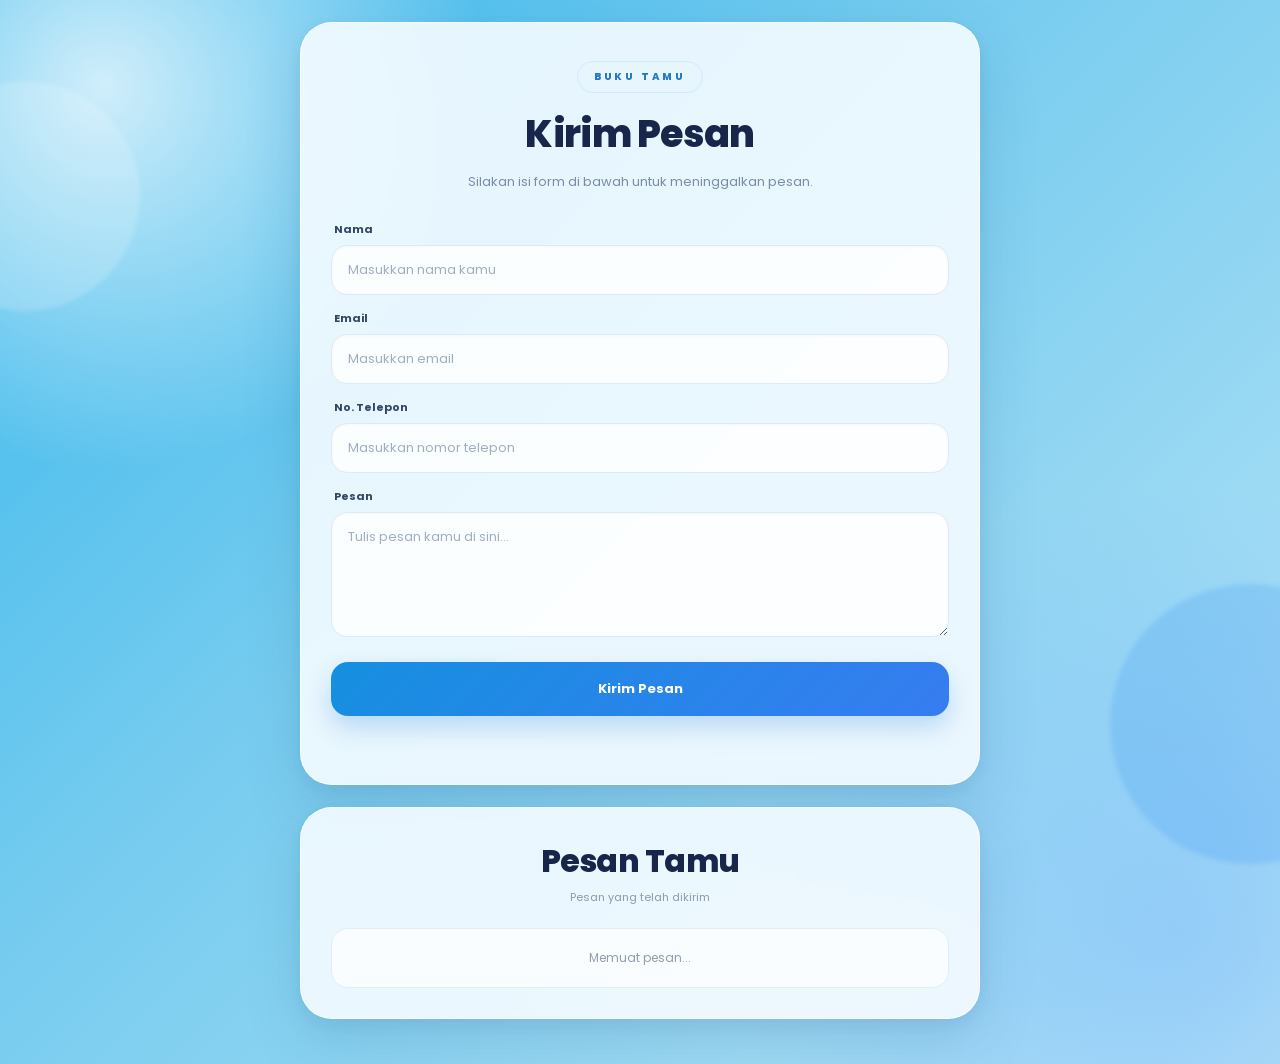
==== tamu.html @ f0e0ead6 "Add files via upload" ====
<!DOCTYPE html>
<html lang="id">
<head>
    <meta charset="UTF-8">
    <meta name="viewport" content="width=device-width, initial-scale=1.0">
    <meta name="description" content="Buku tamu dan pesan pengunjung">
    <title>Buku Tamu</title>

    <link rel="stylesheet" href="style.css">

    <style>

        @import url('https://fonts.googleapis.com/css2?family=Poppins:wght@400;500;600;700;800&display=swap');

        * {
            box-sizing: border-box;
        }

        html {
            scroll-behavior: smooth;
        }

        body {
            margin: 0;
            min-height: 100vh;
            font-family: 'Poppins', sans-serif;
            background:
                radial-gradient(circle at 8% 8%, rgba(255,255,255,.75), transparent 25%),
                radial-gradient(circle at 92% 88%, rgba(64,145,255,.25), transparent 30%),
                linear-gradient(135deg, #38b8ed 0%, #77ccef 42%, #b9e4f7 100%);
            color: #17264a;
            padding: 22px 14px 45px;
        }

        body::before,
        body::after {
            content: "";
            position: fixed;
            z-index: -1;
            border-radius: 50%;
            filter: blur(2px);
            pointer-events: none;
        }

        body::before {
            width: 230px;
            height: 230px;
            top: 9%;
            left: -90px;
            background: rgba(255,255,255,.18);
        }

        body::after {
            width: 280px;
            height: 280px;
            right: -110px;
            bottom: 4%;
            background: rgba(30,130,240,.16);
        }

        .guest-page {
            width: min(100%, 680px);
            margin: auto;
        }

        .guest-card,
        .guest-messages-section {
            width: 100%;
            background: rgba(244,251,255,.91);
            border: 1px solid rgba(255,255,255,.9);
            box-shadow:
                0 22px 55px rgba(31,93,145,.18),
                0 5px 18px rgba(31,93,145,.08);
            backdrop-filter: blur(12px);
            -webkit-backdrop-filter: blur(12px);
        }

        /* FORM KIRIM PESAN */

        .guest-card {
            padding: 38px 30px 34px;
            border-radius: 32px;
            transform: translateY(0);
            transition: .3s ease;
        }

        .guest-card:hover {
            transform: translateY(-3px);
            box-shadow:
                0 28px 65px rgba(31,93,145,.22),
                0 6px 20px rgba(31,93,145,.1);
        }

        .guest-head {
            text-align: center;
            margin-bottom: 28px;
        }

        .guest-head .welcome {
            display: inline-block;
            padding: 7px 16px;
            margin-bottom: 12px;
            border-radius: 50px;
            background: #e7f5fd;
            border: 1px solid #d0ebf9;
            color: #247ac5;
            font-size: 10px;
            font-weight: 800;
            letter-spacing: 2.8px;
        }

        .guest-head h1 {
            margin: 0;
            color: #17264a;
            font-size: clamp(27px, 7vw, 38px);
            font-weight: 800;
            letter-spacing: -.7px;
        }

        .guest-head p {
            margin: 9px auto 0;
            max-width: 500px;
            color: #7b8da5;
            font-size: 13px;
            line-height: 1.7;
        }

        .guest-form {
            display: grid;
            gap: 15px;
        }

        .guest-field label {
            display: block;
            margin: 0 0 7px 3px;
            color: #344765;
            font-size: 11px;
            font-weight: 700;
        }

        .guest-field input,
        .guest-field textarea {
            width: 100%;
            border: 1px solid #dbeaf3;
            border-radius: 16px;
            outline: none;
            padding: 14px 16px;
            background: rgba(255,255,255,.86);
            color: #263957;
            font-family: inherit;
            font-size: 13px;
            box-shadow: inset 0 1px 3px rgba(45,93,130,.04);
            transition: .25s ease;
        }

        .guest-field textarea {
            min-height: 125px;
            resize: vertical;
        }

        .guest-field input::placeholder,
        .guest-field textarea::placeholder {
            color: #a0afbf;
        }

        .guest-field input:focus,
        .guest-field textarea:focus {
            border-color: #5bb9ef;
            background: #fff;
            box-shadow:
                0 0 0 3px rgba(65,169,232,.12),
                0 9px 24px rgba(54,127,175,.08);
        }

        .guest-submit {
            width: 100%;
            min-height: 54px;
            margin-top: 3px;
            border: 0;
            border-radius: 17px;
            background: linear-gradient(135deg, #168fe0, #367cf0);
            color: #fff;
            font-family: inherit;
            font-size: 13px;
            font-weight: 700;
            cursor: pointer;
            box-shadow: 0 12px 25px rgba(45,126,221,.25);
            transition: .25s ease;
        }

        .guest-submit:hover {
            transform: translateY(-3px);
            box-shadow: 0 17px 30px rgba(45,126,221,.31);
        }

        .guest-submit:active {
            transform: translateY(0);
        }

        .guest-submit:disabled {
            opacity: .6;
            cursor: wait;
            transform: none;
        }

        .guest-status {
            min-height: 20px;
            margin-top: -1px;
            text-align: center;
            color: #8494a8;
            font-size: 11px;
        }

        .guest-status.success {
            color: #15936a;
        }

        .guest-status.error {
            color: #df5b63;
        }

        /* PESAN TAMU */

        .guest-messages-section {
            margin-top: 22px;
            padding: 30px;
            border-radius: 32px;
        }

        .guest-messages-title {
            margin: 0 0 22px;
            text-align: center;
            color: #17264a;
            font-size: clamp(23px, 6vw, 31px);
            font-weight: 800;
            letter-spacing: -.5px;
        }

        .guest-messages-title span {
            display: block;
            margin-top: 4px;
            color: #8b9aae;
            font-size: 11px;
            font-weight: 400;
            letter-spacing: 0;
        }

        .guest-messages {
            display: grid;
            gap: 13px;
        }

        .guest-message {
            position: relative;
            padding: 17px 18px;
            border: 1px solid #e0edf5;
            border-radius: 19px;
            background: rgba(255,255,255,.88);
            box-shadow: 0 10px 25px rgba(44,98,135,.08);
            transition: .25s ease;
        }

        .guest-message::before {
            content: "";
            position: absolute;
            left: 0;
            top: 17px;
            bottom: 17px;
            width: 3px;
            border-radius: 5px;
            background: linear-gradient(#2aa9e9, #467bf0);
        }

        .guest-message:hover {
            transform: translateY(-3px);
            box-shadow: 0 15px 30px rgba(44,98,135,.13);
        }

        .guest-message-top {
            display: flex;
            align-items: center;
            justify-content: space-between;
            gap: 12px;
        }

        .guest-message-name {
            color: #277bc3;
            font-size: 14px;
            font-weight: 700;
        }

        .guest-message-time {
            color: #9ba9b8;
            font-size: 10px;
            text-align: right;
            white-space: nowrap;
        }

        .guest-message-contact {
            margin-top: 4px;
            color: #93a2b2;
            font-size: 10px;
        }

        .guest-message-text {
            margin-top: 11px;
            padding-top: 10px;
            border-top: 1px solid #eaf1f5;
            color: #566b84;
            font-size: 13px;
            line-height: 1.75;
            white-space: pre-wrap;
            overflow-wrap: anywhere;
        }

        .guest-empty,
        .guest-loading {
            padding: 20px;
            border: 1px solid #e0edf5;
            border-radius: 17px;
            background: rgba(255,255,255,.72);
            color: #8e9daf;
            text-align: center;
            font-size: 12px;
        }

        @media (max-width: 520px) {
            body {
                padding: 14px 10px 30px;
            }

            .guest-card {
                padding: 30px 18px 27px;
                border-radius: 27px;
            }

            .guest-messages-section {
                padding: 25px 18px;
                border-radius: 27px;
            }

            .guest-message-top {
                align-items: flex-start;
                flex-direction: column;
                gap: 4px;
            }

            .guest-message-time {
                text-align: left;
            }
        }

    </style>
</head>

<body>

    <main class="guest-page">

        <!-- =========================
             FORM KIRIM PESAN
        ========================== -->

        <section class="guest-card">

            <div class="guest-head">
                <div class="welcome">BUKU TAMU</div>

                <h1>Kirim Pesan</h1>

                <p>
                    Silakan isi form di bawah untuk meninggalkan
                    pesan.
                </p>
            </div>

            <form class="guest-form" id="guestForm">

                <div class="guest-field">
                    <label for="nama">Nama</label>

                    <input
                        type="text"
                        id="nama"
                        name="nama"
                        placeholder="Masukkan nama kamu"
                        autocomplete="name"
                        required
                    >
                </div>

                <div class="guest-field">
                    <label for="email">Email</label>

                    <input
                        type="email"
                        id="email"
                        name="email"
                        placeholder="Masukkan email"
                        autocomplete="email"
                        required
                    >
                </div>

                <div class="guest-field">
                    <label for="telepon">No. Telepon</label>

                    <input
                        type="tel"
                        id="telepon"
                        name="telepon"
                        placeholder="Masukkan nomor telepon"
                        autocomplete="tel"
                        required
                    >
                </div>

                <div class="guest-field">
                    <label for="pesan">Pesan</label>

                    <textarea
                        id="pesan"
                        name="pesan"
                        placeholder="Tulis pesan kamu di sini..."
                        required
                    ></textarea>
                </div>

                <button
                    class="guest-submit"
                    id="sendButton"
                    type="submit"
                >
                    Kirim Pesan
                </button>

                <div
                    class="guest-status"
                    id="status"
                    aria-live="polite"
                ></div>

            </form>

        </section>


        <!-- =========================
             PESAN YANG SUDAH TERKIRIM
        ========================== -->

        <section class="guest-messages-section">

            <h2 class="guest-messages-title">
                Pesan Tamu
                <span>Pesan yang telah dikirim</span>
            </h2>

            <div
                class="guest-messages"
                id="messages"
            >
                <div class="guest-loading">
                    Memuat pesan...
                </div>
            </div>

        </section>

    </main>


    <script>

        /* =================================
           MASUKKAN URL GOOGLE APPS SCRIPT
        ================================== */

        const SCRIPT_URL =
            "MASUKKAN_URL_WEB_APP_DI_SINI";


        const form =
            document.getElementById("guestForm");

        const sendButton =
            document.getElementById("sendButton");

        const statusBox =
            document.getElementById("status");

        const messagesBox =
            document.getElementById("messages");


        /* =================================
           CEK KONEKSI
        ================================== */

        function isConnected() {

            return SCRIPT_URL &&
                !SCRIPT_URL.includes(
                    "MASUKKAN_URL_WEB_APP"
                );

        }


        /* =================================
           KEAMANAN HTML
        ================================== */

        function escapeHTML(value) {

            return String(value ?? "")
                .replace(/[&<>"']/g, function(char) {

                    const entities = {
                        "&": "&amp;",
                        "<": "&lt;",
                        ">": "&gt;",
                        '"': "&quot;",
                        "'": "&#039;"
                    };

                    return entities[char];

                });

        }


        /* =================================
           STATUS
        ================================== */

        function showStatus(
            message,
            type = ""
        ) {

            statusBox.textContent = message;

            statusBox.className =
                "guest-status " + type;

        }


        /* =================================
           TAMPILKAN PESAN
        ================================== */

        function renderMessages(data) {

            if (
                !Array.isArray(data) ||
                data.length === 0
            ) {

                messagesBox.innerHTML =
                    '<div class="guest-empty">' +
                    'Belum ada pesan dari tamu.' +
                    '</div>';

                return;

            }


            messagesBox.innerHTML =
                data.map(function(item) {

                    return `
                        <article class="guest-message">

                            <div class="guest-message-top">

                                <div class="guest-message-name">
                                    ${escapeHTML(item.nama)}
                                </div>

                                <div class="guest-message-time">
                                    ${escapeHTML(item.waktu)}
                                </div>

                            </div>

                            <div class="guest-message-contact">
                                ${escapeHTML(item.email)}
                                &nbsp;•&nbsp;
                                ${escapeHTML(item.telepon)}
                            </div>

                            <div class="guest-message-text">
                                ${escapeHTML(item.pesan)}
                            </div>

                        </article>
                    `;

                }).join("");

        }


        /* =================================
           AMBIL PESAN DARI GOOGLE SHEETS
        ================================== */

        function loadMessages() {

            if (!isConnected()) {

                messagesBox.innerHTML =
                    '<div class="guest-empty">' +
                    'URL Google Apps Script belum dipasang.' +
                    '</div>';

                return;

            }


            const callbackName =
                "guestCallback_" +
                Date.now() +
                "_" +
                Math.floor(
                    Math.random() * 1000
                );


            const script =
                document.createElement("script");


            window[callbackName] =
                function(data) {

                    renderMessages(data);

                    delete window[callbackName];

                    script.remove();

                };


            script.onerror =
                function() {

                    messagesBox.innerHTML =
                        '<div class="guest-empty">' +
                        'Pesan tidak dapat dimuat. ' +
                        'Periksa URL Apps Script.' +
                        '</div>';

                    delete window[callbackName];

                    script.remove();

                };


            script.src =
                SCRIPT_URL +
                "?action=list&callback=" +
                encodeURIComponent(
                    callbackName
                );


            document.body.appendChild(script);

        }


        /* =================================
           KIRIM PESAN
        ================================== */

        form.addEventListener(
            "submit",
            async function(event) {

                event.preventDefault();


                if (!isConnected()) {

                    showStatus(
                        "URL Google Apps Script belum dipasang.",
                        "error"
                    );

                    return;

                }


                const nama =
                    document
                        .getElementById("nama")
                        .value
                        .trim();


                const email =
                    document
                        .getElementById("email")
                        .value
                        .trim();


                const telepon =
                    document
                        .getElementById("telepon")
                        .value
                        .trim();


                const pesan =
                    document
                        .getElementById("pesan")
                        .value
                        .trim();


                if (
                    !nama ||
                    !email ||
                    !telepon ||
                    !pesan
                ) {

                    showStatus(
                        "Semua kolom wajib diisi.",
                        "error"
                    );

                    return;

                }


                sendButton.disabled = true;

                sendButton.textContent =
                    "Mengirim...";


                showStatus(
                    "Pesan sedang dikirim..."
                );


                const params =
                    new URLSearchParams({

                        action: "send",

                        nama: nama,

                        email: email,

                        telepon: telepon,

                        pesan: pesan

                    });


                try {

                    await fetch(

                        SCRIPT_URL +
                        "?" +
                        params.toString(),

                        {
                            method: "GET",
                            mode: "no-cors"
                        }

                    );


                    form.reset();


                    showStatus(
                        "Pesan berhasil dikirim ✓",
                        "success"
                    );


                    setTimeout(
                        loadMessages,
                        1000
                    );


                } catch (error) {

                    console.error(error);

                    showStatus(
                        "Gagal mengirim pesan. Coba lagi.",
                        "error"
                    );

                } finally {

                    setTimeout(
---- style.css ----
* {
    margin: 0;
    padding: 0;
    box-sizing: border-box;
}


html {
    scroll-behavior: smooth;
}


body {
    font-family: "Poppins", sans-serif;

    min-height: 100vh;

    overflow-x: hidden;

    color: #18253d;

    background: #dff2ff;
}


/* =========================
   BACKGROUND
========================= */

.background {
    position: fixed;

    inset: 0;

    z-index: -2;

    background:
        radial-gradient(
            circle at 15% 20%,
            #15b9f2 0%,
            transparent 34%
        ),

        radial-gradient(
            circle at 85% 80%,
            #536dff 0%,
            transparent 34%
        ),

        linear-gradient(
            135deg,
            #08b9ed,
            #5db9ed,
            #c4e5f7,
            #7280ff,
            #15b9eb
        );

    background-size: 300% 300%;

    animation:
        gradientMove 13s ease infinite;
}


@keyframes gradientMove {

    0% {
        background-position: 0% 50%;
    }

    50% {
        background-position: 100% 50%;
    }

    100% {
        background-position: 0% 50%;
    }
}


/* =========================
   CONTAINER
========================= */

.container {
    width: min(94%, 900px);

    margin: 27px auto;

    padding: 58px 38px 40px;

    border-radius: 38px;

    background:
        rgba(235, 247, 255, 0.87);

    box-shadow:
        0 20px 60px
        rgba(27, 99, 170, 0.20),

        inset 0 1px 1px
        rgba(255, 255, 255, 0.9);

    backdrop-filter: blur(20px);

    -webkit-backdrop-filter: blur(20px);
}


/* =========================
   PROFIL
========================= */

.profile {
    text-align: center;
}


.welcome {
    margin-bottom: 37px;

    color: #2479d8;

    font-size: 14px;

    font-weight: 800;

    letter-spacing: 5px;
}


.profile-image {
    width: 178px;
    height: 178px;

    margin: auto;

    padding: 8px;

    border-radius: 50%;

    background:
        linear-gradient(
            135deg,
            #08b9ed,
            #486bff
        );

    box-shadow:
        0 0 35px
        rgba(42, 121, 255, 0.42);
}


.profile-image img {
    width: 100%;
    height: 100%;

    display: block;

    object-fit: cover;

    border-radius: 50%;

    border: 6px solid white;
}


.profile h1 {
    margin-top: 33px;

    font-size: 34px;

    font-weight: 800;

    letter-spacing: -1px;
}


.job {
    margin-top: 7px;

    color: #7c8797;

    font-size: 18px;
}


/* =========================
   HOBI
========================= */

.hobbies-section {
    margin-top: 76px;

    text-align: center;
}


.hobbies-section h2 {
    margin-bottom: 25px;

    font-size: 27px;

    font-weight: 800;
}


.hobbies {
    display: flex;

    align-items: center;

    justify-content: center;

    gap: 12px;

    width: 100%;
}


.glass {
    background:
        rgba(255, 255, 255, 0.47);

    border:
        1px solid
        rgba(255, 255, 255, 0.75);

    box-shadow:
        0 8px 25px
        rgba(70, 110, 160, 0.11),

        inset 0 1px 1px
        rgba(255, 255, 255, 0.85);

    backdrop-filter: blur(15px);

    -webkit-backdrop-filter: blur(15px);
}


.hobby {
    width: 145px;
    height: 53px;

    display: flex;

    align-items: center;

    justify-content: center;

    padding: 0 15px;

    border-radius: 50px;

    transition: 0.3s ease;
}


.hobby h3 {
    color: #26354d;

    font-size: 13px;

    font-weight: 600;
}


.hobby:hover {
    transform: translateY(-3px);

    background:
        rgba(255, 255, 255, 0.70);
}


/* =========================
   SECTION
========================= */

.section {
    margin-top: 45px;

    padding-top: 38px;

    border-top:
        1px solid
        rgba(100, 130, 160, 0.20);

    text-align: center;
}


.section h2 {
    margin-bottom: 24px;

    font-size: 27px;

    font-weight: 800;
}


/* =========================
   TENTANG SAYA
========================= */

.about p {
    max-width: 700px;

    margin:
        0 auto 27px;

    color: #7b8799;

    font-size: 15px;

    line-height: 1.8;
}


/* =========================
   3 MENU
========================= */

.menu-three {
    display: grid;

    grid-template-columns:
        repeat(3, 1fr);

    gap: 12px;

    width: 100%;
}


.menu-card {
    min-height: 62px;

    display: flex;

    align-items: center;

    justify-content: center;

    padding: 12px 8px;

    border-radius: 20px;

    color: #263750;

    text-decoration: none;

    font-size: 12px;

    font-weight: 600;

    line-height: 1.4;

    transition: 0.3s ease;
}


.menu-card:hover {
    transform: translateY(-3px);

    background:
        rgba(255, 255, 255, 0.70);
}


/* =========================
   HUBUNGI SAYA
========================= */

.contact {
    margin-top: 45px;

    padding-top: 38px;
}


.contact-button {
    width: 100%;

    min-height: 59px;

    margin-bottom: 12px;

    padding:
        14px 22px;

    display: flex;

    align-items: center;

    gap: 14px;

    border-radius: 20px;

    color: #69778b;

    text-decoration: none;

    font-size: 14px;

    font-weight: 500;

    transition: 0.3s ease;
}


.contact-button:hover {
    transform: translateY(-2px);

    background:
        rgba(255, 255, 255, 0.68);

    color: #263950;
}


/* =========================
   FOTO
========================= */

.gallery-container {
    text-align: center;
}


.gallery-title {
    margin-bottom: 28px;

    font-size: 30px;

    font-weight: 800;
}


.my-photo {
    width: min(100%, 450px);

    display: block;

    margin:
        0 auto 22px;

    border-radius: 25px;

    border:
        5px solid
        rgba(255, 255, 255, 0.80);

    box-shadow:
        0 15px 35px
        rgba(50, 100, 160, 0.20);
}


/* =========================
   SERTIFIKAT
========================= */

.certificate {
    width: 100%;

    display: block;

    margin-bottom: 22px;

    border-radius: 18px;

    box-shadow:
        0 10px 25px
        rgba(50, 100, 160, 0.15);
}


/* =========================
   JADWAL
========================= */

.schedule {
    width: 100%;

    border-collapse: collapse;

    overflow: hidden;

    border-radius: 18px;

    background:
        rgba(255, 255, 255, 0.45);
}


.schedule th,
.schedule td {
    padding: 13px 8px;

    border:
        1px solid
        rgba(120, 150, 180, 0.18);

    font-size: 13px;
}


.schedule th {
    background:
        rgba(255, 255, 255, 0.55);

    font-weight: 700;
}


/* =========================
   TOMBOL KEMBALI
========================= */

.back-button {
    display: inline-flex;

    align-items: center;

    justify-content: center;

    margin-top: 25px;

    padding: 11px 24px;

    border-radius: 18px;

    color: #263750;

    background:
        rgba(255, 255, 255, 0.47);

    border:
        1px solid
        rgba(255, 255, 255, 0.80);

    box-shadow:
        0 8px 22px
        rgba(70, 110, 160, 0.11);

    text-decoration: none;

    font-size: 13px;

    font-weight: 600;
}


/* =========================
   MOBILE
========================= */

@media (max-width: 600px) {

    .container {
        width: 94%;

        margin: 15px auto;

        padding:
            48px 24px 30px;

        border-radius: 32px;
    }


    .welcome {
        margin-bottom: 31px;

        font-size: 11px;

        letter-spacing: 3px;
    }


    .profile-image {
        width: 155px;
        height: 155px;
    }


    .profile h1 {
        margin-top: 27px;

        font-size: 29px;
    }


    .job {
        font-size: 16px;
    }


    .hobbies-section {
        margin-top: 70px;
    }


    .hobbies-section h2 {
        margin-bottom: 22px;

        font-size: 24px;
    }


    .hobbies {
        gap: 8px;
    }


    .hobby {
        width: 31%;

        height: 48px;

        padding:
            0 5px;

        border-radius: 50px;
    }


    .hobby h3 {
        font-size: 11px;
    }


    .section {
        margin-top: 40px;

        padding-top: 34px;
    }


    .section h2 {
        margin-bottom: 20px;

        font-size: 24px;
    }


    .about p {
        font-size: 13px;

        line-height: 1.8;
    }


    .menu-three {
        gap: 8px;
    }


    .menu-card {
        min-height: 55px;

        padding:
            8px 5px;

        border-radius: 17px;

        font-size: 10px;
    }


    .contact {
        margin-top: 40px;

        padding-top: 34px;
    }


    .contact-button {
        min-height: 55px;

        border-radius: 18px;

        font-size: 13px;
    }


    .gallery-title {
        font-size: 27px;
    }

}
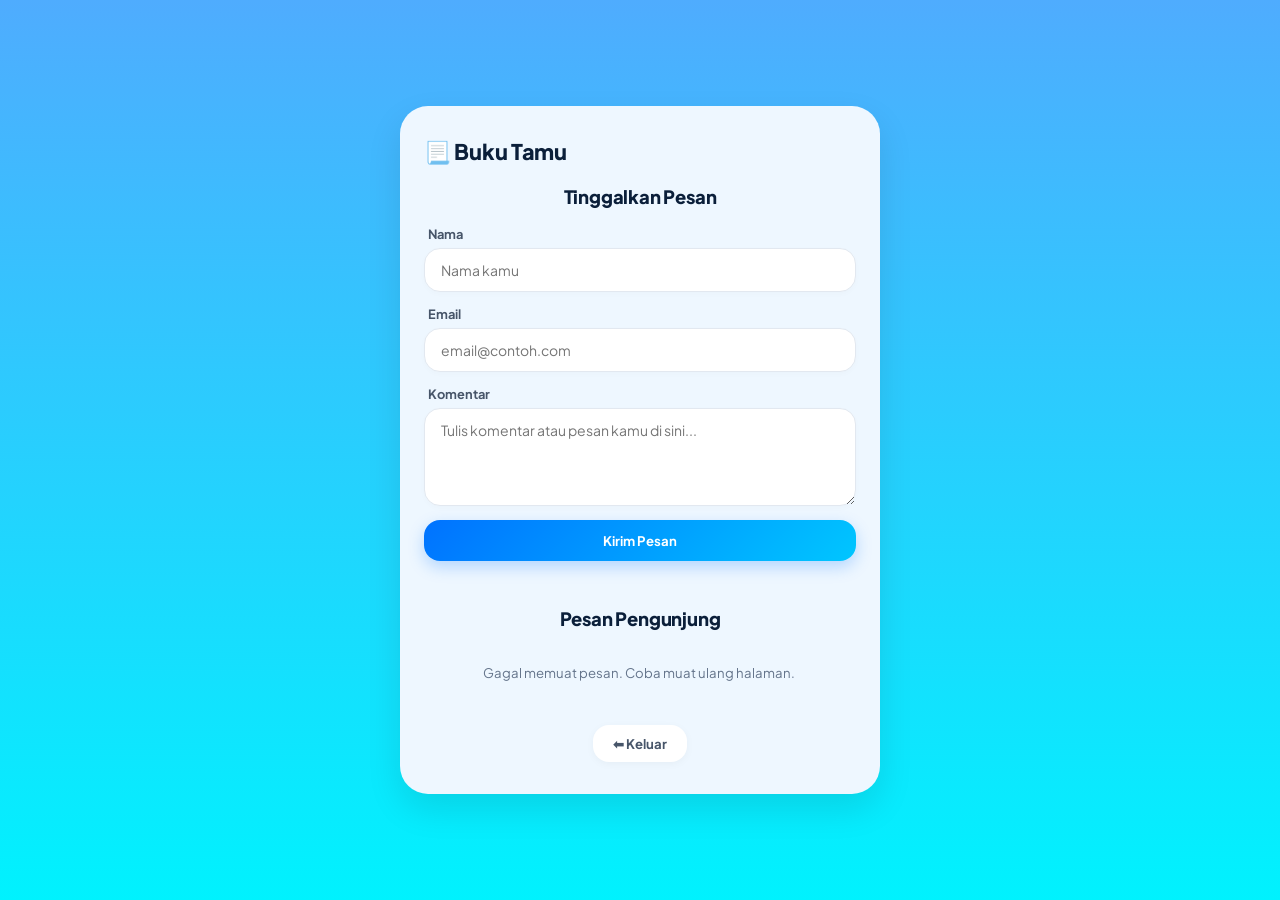
==== commit 6126a6ab: "Add files via upload" ====
--- a/tamu.html
+++ b/tamu.html
@@ -3,816 +3,149 @@
 <head>
     <meta charset="UTF-8">
     <meta name="viewport" content="width=device-width, initial-scale=1.0">
-    <meta name="description" content="Buku tamu dan pesan pengunjung">
-    <title>Buku Tamu</title>
-
-    <link rel="stylesheet" href="style.css">
-
-    <style>
-
-        @import url('https://fonts.googleapis.com/css2?family=Poppins:wght@400;500;600;700;800&display=swap');
-
-        * {
-            box-sizing: border-box;
-        }
-
-        html {
-            scroll-behavior: smooth;
-        }
-
-        body {
-            margin: 0;
-            min-height: 100vh;
-            font-family: 'Poppins', sans-serif;
-            background:
-                radial-gradient(circle at 8% 8%, rgba(255,255,255,.75), transparent 25%),
-                radial-gradient(circle at 92% 88%, rgba(64,145,255,.25), transparent 30%),
-                linear-gradient(135deg, #38b8ed 0%, #77ccef 42%, #b9e4f7 100%);
-            color: #17264a;
-            padding: 22px 14px 45px;
-        }
-
-        body::before,
-        body::after {
-            content: "";
-            position: fixed;
-            z-index: -1;
-            border-radius: 50%;
-            filter: blur(2px);
-            pointer-events: none;
-        }
-
-        body::before {
-            width: 230px;
-            height: 230px;
-            top: 9%;
-            left: -90px;
-            background: rgba(255,255,255,.18);
-        }
-
-        body::after {
-            width: 280px;
-            height: 280px;
-            right: -110px;
-            bottom: 4%;
-            background: rgba(30,130,240,.16);
-        }
-
-        .guest-page {
-            width: min(100%, 680px);
-            margin: auto;
-        }
-
-        .guest-card,
-        .guest-messages-section {
-            width: 100%;
-            background: rgba(244,251,255,.91);
-            border: 1px solid rgba(255,255,255,.9);
-            box-shadow:
-                0 22px 55px rgba(31,93,145,.18),
-                0 5px 18px rgba(31,93,145,.08);
-            backdrop-filter: blur(12px);
-            -webkit-backdrop-filter: blur(12px);
-        }
-
-        /* FORM KIRIM PESAN */
-
-        .guest-card {
-            padding: 38px 30px 34px;
-            border-radius: 32px;
-            transform: translateY(0);
-            transition: .3s ease;
-        }
-
-        .guest-card:hover {
-            transform: translateY(-3px);
-            box-shadow:
-                0 28px 65px rgba(31,93,145,.22),
-                0 6px 20px rgba(31,93,145,.1);
-        }
-
-        .guest-head {
-            text-align: center;
-            margin-bottom: 28px;
-        }
-
-        .guest-head .welcome {
-            display: inline-block;
-            padding: 7px 16px;
-            margin-bottom: 12px;
-            border-radius: 50px;
-            background: #e7f5fd;
-            border: 1px solid #d0ebf9;
-            color: #247ac5;
-            font-size: 10px;
-            font-weight: 800;
-            letter-spacing: 2.8px;
-        }
-
-        .guest-head h1 {
-            margin: 0;
-            color: #17264a;
-            font-size: clamp(27px, 7vw, 38px);
-            font-weight: 800;
-            letter-spacing: -.7px;
-        }
-
-        .guest-head p {
-            margin: 9px auto 0;
-            max-width: 500px;
-            color: #7b8da5;
-            font-size: 13px;
-            line-height: 1.7;
-        }
-
-        .guest-form {
-            display: grid;
-            gap: 15px;
-        }
-
-        .guest-field label {
-            display: block;
-            margin: 0 0 7px 3px;
-            color: #344765;
-            font-size: 11px;
-            font-weight: 700;
-        }
-
-        .guest-field input,
-        .guest-field textarea {
-            width: 100%;
-            border: 1px solid #dbeaf3;
-            border-radius: 16px;
-            outline: none;
-            padding: 14px 16px;
-            background: rgba(255,255,255,.86);
-            color: #263957;
-            font-family: inherit;
-            font-size: 13px;
-            box-shadow: inset 0 1px 3px rgba(45,93,130,.04);
-            transition: .25s ease;
-        }
-
-        .guest-field textarea {
-            min-height: 125px;
-            resize: vertical;
-        }
-
-        .guest-field input::placeholder,
-        .guest-field textarea::placeholder {
-            color: #a0afbf;
-        }
-
-        .guest-field input:focus,
-        .guest-field textarea:focus {
-            border-color: #5bb9ef;
-            background: #fff;
-            box-shadow:
-                0 0 0 3px rgba(65,169,232,.12),
-                0 9px 24px rgba(54,127,175,.08);
-        }
-
-        .guest-submit {
-            width: 100%;
-            min-height: 54px;
-            margin-top: 3px;
-            border: 0;
-            border-radius: 17px;
-            background: linear-gradient(135deg, #168fe0, #367cf0);
-            color: #fff;
-            font-family: inherit;
-            font-size: 13px;
-            font-weight: 700;
-            cursor: pointer;
-            box-shadow: 0 12px 25px rgba(45,126,221,.25);
-            transition: .25s ease;
-        }
-
-        .guest-submit:hover {
-            transform: translateY(-3px);
-            box-shadow: 0 17px 30px rgba(45,126,221,.31);
-        }
-
-        .guest-submit:active {
-            transform: translateY(0);
-        }
-
-        .guest-submit:disabled {
-            opacity: .6;
-            cursor: wait;
-            transform: none;
-        }
-
-        .guest-status {
-            min-height: 20px;
-            margin-top: -1px;
-            text-align: center;
-            color: #8494a8;
-            font-size: 11px;
-        }
-
-        .guest-status.success {
-            color: #15936a;
-        }
-
-        .guest-status.error {
-            color: #df5b63;
-        }
-
-        /* PESAN TAMU */
-
-        .guest-messages-section {
-            margin-top: 22px;
-            padding: 30px;
-            border-radius: 32px;
-        }
-
-        .guest-messages-title {
-            margin: 0 0 22px;
-            text-align: center;
-            color: #17264a;
-            font-size: clamp(23px, 6vw, 31px);
-            font-weight: 800;
-            letter-spacing: -.5px;
-        }
-
-        .guest-messages-title span {
-            display: block;
-            margin-top: 4px;
-            color: #8b9aae;
-            font-size: 11px;
-            font-weight: 400;
-            letter-spacing: 0;
-        }
-
-        .guest-messages {
-            display: grid;
-            gap: 13px;
-        }
-
-        .guest-message {
-            position: relative;
-            padding: 17px 18px;
-            border: 1px solid #e0edf5;
-            border-radius: 19px;
-            background: rgba(255,255,255,.88);
-            box-shadow: 0 10px 25px rgba(44,98,135,.08);
-            transition: .25s ease;
-        }
-
-        .guest-message::before {
-            content: "";
-            position: absolute;
-            left: 0;
-            top: 17px;
-            bottom: 17px;
-            width: 3px;
-            border-radius: 5px;
-            background: linear-gradient(#2aa9e9, #467bf0);
-        }
-
-        .guest-message:hover {
-            transform: translateY(-3px);
-            box-shadow: 0 15px 30px rgba(44,98,135,.13);
-        }
-
-        .guest-message-top {
-            display: flex;
-            align-items: center;
-            justify-content: space-between;
-            gap: 12px;
-        }
-
-        .guest-message-name {
-            color: #277bc3;
-            font-size: 14px;
-            font-weight: 700;
-        }
-
-        .guest-message-time {
-            color: #9ba9b8;
-            font-size: 10px;
-            text-align: right;
-            white-space: nowrap;
-        }
-
-        .guest-message-contact {
-            margin-top: 4px;
-            color: #93a2b2;
-            font-size: 10px;
-        }
-
-        .guest-message-text {
-            margin-top: 11px;
-            padding-top: 10px;
-            border-top: 1px solid #eaf1f5;
-            color: #566b84;
-            font-size: 13px;
-            line-height: 1.75;
-            white-space: pre-wrap;
-            overflow-wrap: anywhere;
-        }
-
-        .guest-empty,
-        .guest-loading {
-            padding: 20px;
-            border: 1px solid #e0edf5;
-            border-radius: 17px;
-            background: rgba(255,255,255,.72);
-            color: #8e9daf;
-            text-align: center;
-            font-size: 12px;
-        }
-
-        @media (max-width: 520px) {
-            body {
-                padding: 14px 10px 30px;
-            }
-
-            .guest-card {
-                padding: 30px 18px 27px;
-                border-radius: 27px;
-            }
-
-            .guest-messages-section {
-                padding: 25px 18px;
-                border-radius: 27px;
-            }
-
-            .guest-message-top {
-                align-items: flex-start;
-                flex-direction: column;
-                gap: 4px;
-            }
-
-            .guest-message-time {
-                text-align: left;
-            }
-        }
-
-    </style>
+    <title>Buku Tamu - Muh. Alif Fadilah</title>
+    <link rel="icon" href="data:image/svg+xml,<svg xmlns=%22http://www.w3.org/2000/svg%22 viewBox=%220 0 100 100%22><text y=%22.9em%22 font-size=%2290%22>📃</text></svg>">
+    <link rel="stylesheet" href="fj.css">
 </head>
-
 <body>
 
-    <main class="guest-page">
+    <div class="card wide">
 
-        <!-- =========================
-             FORM KIRIM PESAN
-        ========================== -->
+        <div class="dash-header">
+            <h1>📃 Buku Tamu</h1>
+        </div>
 
-        <section class="guest-card">
+        <section class="dash-section">
+            <h3>Tinggalkan Pesan</h3>
 
-            <div class="guest-head">
-                <div class="welcome">BUKU TAMU</div>
-
-                <h1>Kirim Pesan</h1>
-
-                <p>
-                    Silakan isi form di bawah untuk meninggalkan
-                    pesan.
-                </p>
-            </div>
-
-            <form class="guest-form" id="guestForm">
-
-                <div class="guest-field">
+            <form id="guestForm" class="guest-form">
+                <div class="form-group">
                     <label for="nama">Nama</label>
-
-                    <input
-                        type="text"
-                        id="nama"
-                        name="nama"
-                        placeholder="Masukkan nama kamu"
-                        autocomplete="name"
-                        required
-                    >
+                    <input type="text" id="nama" name="nama" placeholder="Nama kamu" required>
                 </div>
 
-                <div class="guest-field">
+                <div class="form-group">
                     <label for="email">Email</label>
-
-                    <input
-                        type="email"
-                        id="email"
-                        name="email"
-                        placeholder="Masukkan email"
-                        autocomplete="email"
-                        required
-                    >
+                    <input type="email" id="email" name="email" placeholder="email@contoh.com" required>
                 </div>
 
-                <div class="guest-field">
-                    <label for="telepon">No. Telepon</label>
-
-                    <input
-                        type="tel"
-                        id="telepon"
-                        name="telepon"
-                        placeholder="Masukkan nomor telepon"
-                        autocomplete="tel"
-                        required
-                    >
+                <div class="form-group">
+                    <label for="komentar">Komentar</label>
+                    <textarea id="komentar" name="komentar" rows="4" placeholder="Tulis komentar atau pesan kamu di sini..." required></textarea>
                 </div>
 
-                <div class="guest-field">
-                    <label for="pesan">Pesan</label>
-
-                    <textarea
-                        id="pesan"
-                        name="pesan"
-                        placeholder="Tulis pesan kamu di sini..."
-                        required
-                    ></textarea>
-                </div>
-
-                <button
-                    class="guest-submit"
-                    id="sendButton"
-                    type="submit"
-                >
-                    Kirim Pesan
-                </button>
-
-                <div
-                    class="guest-status"
-                    id="status"
-                    aria-live="polite"
-                ></div>
-
+                <button type="submit" class="btn btn-kirim">Kirim Pesan</button>
+                <p id="formMsg" class="form-msg"></p>
             </form>
-
         </section>
 
-
-        <!-- =========================
-             PESAN YANG SUDAH TERKIRIM
-        ========================== -->
-
-        <section class="guest-messages-section">
-
-            <h2 class="guest-messages-title">
-                Pesan Tamu
-                <span>Pesan yang telah dikirim</span>
-            </h2>
-
-            <div
-                class="guest-messages"
-                id="messages"
-            >
-                <div class="guest-loading">
-                    Memuat pesan...
-                </div>
-            </div>
-
+        <section class="dash-section">
+            <h3>Pesan Pengunjung</h3>
+            <ul id="guestList" class="guest-list">
+                <li class="guest-empty" id="guestEmpty">Belum ada pesan. Jadilah yang pertama menulis! 👋</li>
+            </ul>
         </section>
 
-    </main>
+        <div class="dash-footer">
+            <a href="index.html" class="btn btn-keluar">⬅ Keluar</a>
+        </div>
 
+    </div>
 
     <script>
+  // GANTI URL DI BAWAH INI dengan URL Web App Apps Script milikmu
+  const SCRIPT_URL = "https://script.google.com/macros/s/AKfycbzu35jJ1Sv6fe-KyRG0Z_Zcyi5iAmy9H3RAaGhXfE6_vpDZt0TFKkOQciNGi1JMrgLWCQ/exec";
 
-        /* =================================
-           MASUKKAN URL GOOGLE APPS SCRIPT
-        ================================== */
+  const form = document.getElementById("guestForm");
+  const list = document.getElementById("guestList");
+  const emptyMsg = document.getElementById("guestEmpty");
+  const formMsg = document.getElementById("formMsg");
 
-        const SCRIPT_URL =
-            "MASUKKAN_URL_WEB_APP_DI_SINI";
+  // Mencegah serangan XSS saat menampilkan input pengguna
+  function escapeHTML(str) {
+      if (!str) return "";
+      const div = document.createElement("div");
+      div.textContent = str;
+      return div.innerHTML;
+  }
 
+  function renderList(data) {
+      list.innerHTML = "";
 
-        const form =
-            document.getElementById("guestForm");
+      if (!data || data.length === 0) {
+          if (emptyMsg) list.appendChild(emptyMsg);
+          else list.innerHTML = '<li class="guest-empty">Belum ada pesan.</li>';
+          return;
+      }
 
-        const sendButton =
-            document.getElementById("sendButton");
+      // Menampilkan dari pesan yang paling terbaru (reverse)
+      data.slice().reverse().forEach((entry) => {
+          const li = document.createElement("li");
+          li.className = "guest-item";
+          li.innerHTML = `
+              <div class="guest-item-header">
+                  <span class="guest-name">${escapeHTML(entry.nama)}</span>
+                  <span class="guest-date">${escapeHTML(entry.tanggal)}</span>
+              </div>
+              <p class="guest-comment">${escapeHTML(entry.komentar)}</p>
+          `;
+          list.appendChild(li);
+      });
+  }
 
-        const statusBox =
-            document.getElementById("status");
+  function muatData() {
+      list.innerHTML = '<li class="guest-empty">Memuat pesan...</li>';
+      fetch(SCRIPT_URL)
+          .then((res) => {
+              if (!res.ok) throw new Error("Gagal memuat");
+              return res.json();
+          })
+          .then((data) => renderList(data))
+          .catch((err) => {
+              console.error(err);
+              list.innerHTML = '<li class="guest-empty">Gagal memuat pesan. Coba muat ulang halaman.</li>';
+          });
+  }
 
-        const messagesBox =
-            document.getElementById("messages");
+  form.addEventListener("submit", function (e) {
+      e.preventDefault();
 
+      const nama = document.getElementById("nama").value.trim();
+      const email = document.getElementById("email").value.trim();
+      const komentar = document.getElementById("komentar").value.trim();
 
-        /* =================================
-           CEK KONEKSI
-        ================================== */
+      if (!nama || !email || !komentar) return;
 
-        function isConnected() {
+      formMsg.textContent = "Mengirim...";
 
-            return SCRIPT_URL &&
-                !SCRIPT_URL.includes(
-                    "MASUKKAN_URL_WEB_APP"
-                );
+      // Mengirim data menggunakan POST
+      fetch(SCRIPT_URL, {
+          method: "POST",
+          // 'text/plain' digunakan untuk menghindari CORS Preflight issue pada Apps Script
+          headers: {
+              "Content-Type": "text/plain;charset=utf-8"
+          },
+          body: JSON.stringify({ nama, email, komentar })
+      })
+          .then((res) => res.json())
+          .then((resData) => {
+              if (resData.status === "error") {
+                  throw new Error(resData.message);
+              }
+              form.reset();
+              formMsg.textContent = "Terima kasih, pesan kamu sudah tersimpan! ✅";
+              setTimeout(() => (formMsg.textContent = ""), 3000);
+              muatData(); // Muat ulang daftar setelah berhasil kirim
+          })
+          .catch((err) => {
+              console.error(err);
+              formMsg.textContent = "Gagal mengirim. Coba lagi ya.";
+          });
+  });
 
-        }
+  // Memuat data saat halaman pertama kali dibuka
+  muatData();
+</script>
 
-
-        /* =================================
-           KEAMANAN HTML
-        ================================== */
-
-        function escapeHTML(value) {
-
-            return String(value ?? "")
-                .replace(/[&<>"']/g, function(char) {
-
-                    const entities = {
-                        "&": "&amp;",
-                        "<": "&lt;",
-                        ">": "&gt;",
-                        '"': "&quot;",
-                        "'": "&#039;"
-                    };
-
-                    return entities[char];
-
-                });
-
-        }
-
-
-        /* =================================
-           STATUS
-        ================================== */
-
-        function showStatus(
-            message,
-            type = ""
-        ) {
-
-            statusBox.textContent = message;
-
-            statusBox.className =
-                "guest-status " + type;
-
-        }
-
-
-        /* =================================
-           TAMPILKAN PESAN
-        ================================== */
-
-        function renderMessages(data) {
-
-            if (
-                !Array.isArray(data) ||
-                data.length === 0
-            ) {
-
-                messagesBox.innerHTML =
-                    '<div class="guest-empty">' +
-                    'Belum ada pesan dari tamu.' +
-                    '</div>';
-
-                return;
-
-            }
-
-
-            messagesBox.innerHTML =
-                data.map(function(item) {
-
-                    return `
-                        <article class="guest-message">
-
-                            <div class="guest-message-top">
-
-                                <div class="guest-message-name">
-                                    ${escapeHTML(item.nama)}
-                                </div>
-
-                                <div class="guest-message-time">
-                                    ${escapeHTML(item.waktu)}
-                                </div>
-
-                            </div>
-
-                            <div class="guest-message-contact">
-                                ${escapeHTML(item.email)}
-                                &nbsp;•&nbsp;
-                                ${escapeHTML(item.telepon)}
-                            </div>
-
-                            <div class="guest-message-text">
-                                ${escapeHTML(item.pesan)}
-                            </div>
-
-                        </article>
-                    `;
-
-                }).join("");
-
-        }
-
-
-        /* =================================
-           AMBIL PESAN DARI GOOGLE SHEETS
-        ================================== */
-
-        function loadMessages() {
-
-            if (!isConnected()) {
-
-                messagesBox.innerHTML =
-                    '<div class="guest-empty">' +
-                    'URL Google Apps Script belum dipasang.' +
-                    '</div>';
-
-                return;
-
-            }
-
-
-            const callbackName =
-                "guestCallback_" +
-                Date.now() +
-                "_" +
-                Math.floor(
-                    Math.random() * 1000
-                );
-
-
-            const script =
-                document.createElement("script");
-
-
-            window[callbackName] =
-                function(data) {
-
-                    renderMessages(data);
-
-                    delete window[callbackName];
-
-                    script.remove();
-
-                };
-
-
-            script.onerror =
-                function() {
-
-                    messagesBox.innerHTML =
-                        '<div class="guest-empty">' +
-                        'Pesan tidak dapat dimuat. ' +
-                        'Periksa URL Apps Script.' +
-                        '</div>';
-
-                    delete window[callbackName];
-
-                    script.remove();
-
-                };
-
-
-            script.src =
-                SCRIPT_URL +
-                "?action=list&callback=" +
-                encodeURIComponent(
-                    callbackName
-                );
-
-
-            document.body.appendChild(script);
-
-        }
-
-
-        /* =================================
-           KIRIM PESAN
-        ================================== */
-
-        form.addEventListener(
-            "submit",
-            async function(event) {
-
-                event.preventDefault();
-
-
-                if (!isConnected()) {
-
-                    showStatus(
-                        "URL Google Apps Script belum dipasang.",
-                        "error"
-                    );
-
-                    return;
-
-                }
-
-
-                const nama =
-                    document
-                        .getElementById("nama")
-                        .value
-                        .trim();
-
-
-                const email =
-                    document
-                        .getElementById("email")
-                        .value
-                        .trim();
-
-
-                const telepon =
-                    document
-                        .getElementById("telepon")
-                        .value
-                        .trim();
-
-
-                const pesan =
-                    document
-                        .getElementById("pesan")
-                        .value
-                        .trim();
-
-
-                if (
-                    !nama ||
-                    !email ||
-                    !telepon ||
-                    !pesan
-                ) {
-
-                    showStatus(
-                        "Semua kolom wajib diisi.",
-                        "error"
-                    );
-
-                    return;
-
-                }
-
-
-                sendButton.disabled = true;
-
-                sendButton.textContent =
-                    "Mengirim...";
-
-
-                showStatus(
-                    "Pesan sedang dikirim..."
-                );
-
-
-                const params =
-                    new URLSearchParams({
-
-                        action: "send",
-
-                        nama: nama,
-
-                        email: email,
-
-                        telepon: telepon,
-
-                        pesan: pesan
-
-                    });
-
-
-                try {
-
-                    await fetch(
-
-                        SCRIPT_URL +
-                        "?" +
-                        params.toString(),
-
-                        {
-                            method: "GET",
-                            mode: "no-cors"
-                        }
-
-                    );
-
-
-                    form.reset();
-
-
-                    showStatus(
-                        "Pesan berhasil dikirim ✓",
-                        "success"
-                    );
-
-
-                    setTimeout(
-                        loadMessages,
-                        1000
-                    );
-
-
-                } catch (error) {
-
-                    console.error(error);
-
-                    showStatus(
-                        "Gagal mengirim pesan. Coba lagi.",
-                        "error"
-                    );
-
-                } finally {
-
-                    setTimeout(
-   +</body>
+</html>
--- a/fj.css
+++ b/fj.css
@@ -0,0 +1,251 @@
+/* ==========================================
+   RESET & BASE STYLES
+   ========================================== */
+@import url('https://fonts.googleapis.com/css2?family=Plus+Jakarta+Sans:wght@400;500;600;700;800&display=swap');
+
+* {
+    margin: 0;
+    padding: 0;
+    box-sizing: border-box;
+    font-family: 'Plus Jakarta Sans', -apple-system, BlinkMacSystemFont, sans-serif;
+}
+
+body {
+    background: linear-gradient(180deg, #4facfe 0%, #00f2fe 100%);
+    min-height: 100vh;
+    display: flex;
+    justify-content: center;
+    align-items: center;
+    padding: 20px 12px;
+}
+
+/* ==========================================
+   CARD CONTAINER
+   ========================================== */
+.card {
+    background: #eef7ff;
+    border-radius: 28px;
+    box-shadow: 0 15px 35px rgba(0, 0, 0, 0.1);
+    padding: 32px 24px;
+    width: 100%;
+}
+
+.card.wide {
+    max-width: 480px; /* Ukuran pas ala tampilan mobile di contoh */
+}
+
+/* ==========================================
+   HEADER & NAVIGATION
+   ========================================== */
+.dash-header {
+    display: flex;
+    justify-content: space-between;
+    align-items: center;
+    margin-bottom: 20px;
+}
+
+.dash-header h1 {
+    font-size: 1.35rem;
+    font-weight: 800;
+    color: #0b1f3a;
+    letter-spacing: -0.3px;
+}
+
+.dash-nav {
+    display: flex;
+    gap: 10px;
+    margin-bottom: 28px;
+    justify-content: center;
+    flex-wrap: wrap;
+}
+
+/* Style tombol-tombol berbentuk Pill / Capsule */
+.dash-nav a {
+    text-decoration: none;
+    color: #1e293b;
+    padding: 10px 18px;
+    border-radius: 16px;
+    background-color: #ffffff;
+    font-size: 0.825rem;
+    font-weight: 700;
+    box-shadow: 0 4px 12px rgba(0, 0, 0, 0.03);
+    transition: all 0.25s ease;
+    border: 1px solid rgba(255, 255, 255, 0.6);
+}
+
+.dash-nav a:hover {
+    transform: translateY(-2px);
+    box-shadow: 0 6px 16px rgba(0, 0, 0, 0.08);
+}
+
+.dash-nav a.active {
+    background: linear-gradient(135deg, #0072ff 0%, #00c6ff 100%);
+    color: #ffffff;
+    box-shadow: 0 6px 16px rgba(0, 114, 255, 0.3);
+}
+
+/* ==========================================
+   SECTIONS & FORM
+   ========================================== */
+.dash-section {
+    margin-bottom: 28px;
+}
+
+.dash-section h3 {
+    font-size: 1.15rem;
+    font-weight: 800;
+    color: #0b1f3a;
+    text-align: center;
+    margin-bottom: 18px;
+    letter-spacing: -0.2px;
+}
+
+.guest-form {
+    display: flex;
+    flex-direction: column;
+    gap: 14px;
+}
+
+.form-group {
+    display: flex;
+    flex-direction: column;
+    gap: 6px;
+}
+
+.form-group label {
+    font-size: 0.8rem;
+    font-weight: 700;
+    color: #475569;
+    margin-left: 4px;
+}
+
+.form-group input,
+.form-group textarea {
+    width: 100%;
+    padding: 12px 16px;
+    background-color: #ffffff;
+    border: 1px solid #e2e8f0;
+    border-radius: 16px;
+    font-size: 0.875rem;
+    color: #1e293b;
+    outline: none;
+    box-shadow: 0 2px 6px rgba(0, 0, 0, 0.02);
+    transition: all 0.2s ease;
+}
+
+.form-group input:focus,
+.form-group textarea:focus {
+    border-color: #0072ff;
+    box-shadow: 0 0 0 3px rgba(0, 114, 255, 0.15);
+}
+
+.form-msg {
+    font-size: 0.8rem;
+    font-weight: 600;
+    color: #0072ff;
+    text-align: center;
+    margin-top: 4px;
+}
+
+/* ==========================================
+   BUTTONS
+   ========================================== */
+.btn {
+    display: inline-block;
+    padding: 10px 20px;
+    border-radius: 16px;
+    font-weight: 700;
+    font-size: 0.825rem;
+    text-decoration: none;
+    border: none;
+    cursor: pointer;
+    transition: all 0.2s ease;
+    text-align: center;
+}
+
+.btn-kirim {
+    background: linear-gradient(135deg, #0072ff 0%, #00c6ff 100%);
+    color: #ffffff;
+    width: 100%;
+    padding: 12px;
+    box-shadow: 0 6px 16px rgba(0, 114, 255, 0.25);
+}
+
+.btn-kirim:hover {
+    opacity: 0.95;
+    transform: translateY(-1px);
+}
+
+.btn-keluar {
+    background-color: #ffffff;
+    color: #475569;
+    box-shadow: 0 2px 8px rgba(0, 0, 0, 0.04);
+}
+
+.btn-keluar:hover {
+    background-color: #f8fafc;
+    color: #0f172a;
+}
+
+/* ==========================================
+   GUEST LIST & ITEMS
+   ========================================== */
+.guest-list {
+    list-style: none;
+    display: flex;
+    flex-direction: column;
+    gap: 12px;
+    max-height: 380px;
+    overflow-y: auto;
+    padding-right: 2px;
+}
+
+.guest-item {
+    background-color: #ffffff;
+    border-radius: 18px;
+    padding: 14px 18px;
+    box-shadow: 0 4px 12px rgba(0, 0, 0, 0.03);
+    border: 1px solid rgba(255, 255, 255, 0.8);
+}
+
+.guest-item-header {
+    display: flex;
+    justify-content: space-between;
+    align-items: center;
+    margin-bottom: 6px;
+}
+
+.guest-name {
+    font-weight: 700;
+    color: #0b1f3a;
+    font-size: 0.875rem;
+}
+
+.guest-date {
+    font-size: 0.725rem;
+    color: #94a3b8;
+    font-weight: 500;
+}
+
+.guest-comment {
+    font-size: 0.825rem;
+    color: #64748b;
+    line-height: 1.5;
+    white-space: pre-wrap;
+}
+
+.guest-empty {
+    text-align: center;
+    color: #64748b;
+    font-size: 0.825rem;
+    padding: 16px 0;
+}
+
+/* ==========================================
+   FOOTER
+   ========================================== */
+.dash-footer {
+    display: flex;
+    justify-content: center;
+    margin-top: 10px;
+}
